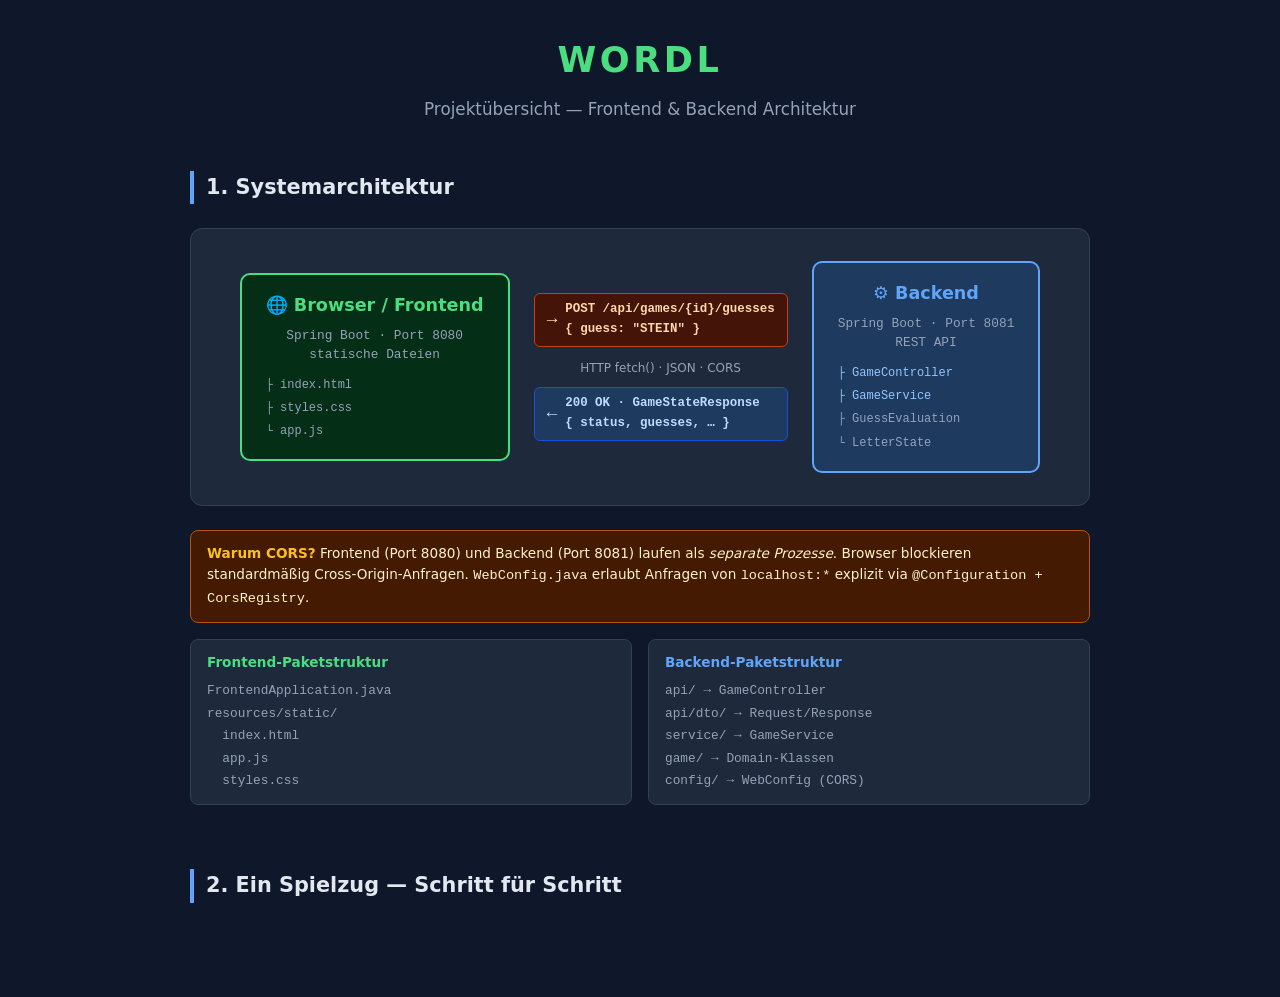
==== wordl/docs/overview.html @ bad62b2f "feat: add architecture diagram section with CORS explanation" ====
<!DOCTYPE html>
<html lang="de">
<head>
  <meta charset="UTF-8">
  <meta name="viewport" content="width=device-width, initial-scale=1.0">
  <title>Wordl — Projektübersicht</title>
  <style>
    *, *::before, *::after { box-sizing: border-box; margin: 0; padding: 0; }

    :root {
      --bg: #0f172a;
      --surface: #1e293b;
      --surface-2: #273548;
      --border: #334155;
      --text: #e2e8f0;
      --text-muted: #94a3b8;
      --green: #4ade80;
      --green-bg: #052e16;
      --green-border: #166534;
      --blue: #60a5fa;
      --blue-bg: #1e3a5f;
      --blue-border: #1d4ed8;
      --orange: #fb923c;
      --orange-bg: #431407;
      --orange-border: #c2410c;
      --yellow: #fbbf24;
      --yellow-bg: #451a03;
      --yellow-border: #b45309;
      --purple: #a78bfa;
      --red: #f87171;
      --correct: #538d4e;
      --present: #b59f3b;
      --absent: #3a3a3c;
      --font-mono: 'Courier New', Courier, monospace;
    }

    body {
      background: var(--bg);
      color: var(--text);
      font-family: system-ui, sans-serif;
      line-height: 1.6;
      padding: 2rem 1rem;
    }

    .page {
      max-width: 900px;
      margin: 0 auto;
    }

    header {
      text-align: center;
      margin-bottom: 3rem;
    }

    header h1 {
      font-size: 2.2rem;
      font-weight: 800;
      letter-spacing: 0.1em;
      color: var(--green);
    }

    header p {
      color: var(--text-muted);
      margin-top: 0.5rem;
      font-size: 1.05rem;
    }

    section {
      margin-bottom: 4rem;
    }

    section > h2 {
      font-size: 1.3rem;
      font-weight: 700;
      color: var(--text);
      border-left: 4px solid var(--blue);
      padding-left: 0.75rem;
      margin-bottom: 1.5rem;
    }

    /* ── Architekturdiagramm ────────────────────────────── */
    .arch-diagram {
      display: flex;
      align-items: center;
      justify-content: center;
      gap: 1.5rem;
      flex-wrap: wrap;
      padding: 2rem;
      background: var(--surface);
      border: 1px solid var(--border);
      border-radius: 12px;
      margin-bottom: 1.5rem;
    }

    .arch-box {
      border-radius: 10px;
      padding: 1rem 1.5rem;
      min-width: 180px;
      text-align: center;
    }

    .arch-box--frontend {
      background: var(--green-bg);
      border: 2px solid var(--green);
    }

    .arch-box--backend {
      background: var(--blue-bg);
      border: 2px solid var(--blue);
    }

    .arch-box__title {
      font-size: 1.1rem;
      font-weight: 700;
      margin-bottom: 0.4rem;
    }

    .arch-box--frontend .arch-box__title { color: var(--green); }
    .arch-box--backend  .arch-box__title { color: var(--blue); }

    .arch-box__detail {
      font-size: 0.8rem;
      color: var(--text-muted);
      font-family: var(--font-mono);
      line-height: 1.5;
    }

    .arch-box__layers {
      margin-top: 0.6rem;
      font-size: 0.75rem;
      font-family: var(--font-mono);
      text-align: left;
      color: var(--text-muted);
    }

    .arch-box__layers span {
      display: block;
      padding: 2px 0;
    }

    .arch-box__layers span::before { content: "├ "; }
    .arch-box__layers span:last-child::before { content: "└ "; }

    .arch-arrows {
      display: flex;
      flex-direction: column;
      gap: 0.5rem;
      align-items: stretch;
      min-width: 220px;
    }

    .arch-arrow {
      display: flex;
      align-items: center;
      gap: 0.5rem;
      border-radius: 6px;
      padding: 0.4rem 0.75rem;
      font-size: 0.78rem;
      font-family: var(--font-mono);
      font-weight: 600;
    }

    .arch-arrow--request {
      background: var(--orange-bg);
      border: 1px solid var(--orange-border);
      color: #fed7aa;
    }

    .arch-arrow--response {
      background: var(--blue-bg);
      border: 1px solid var(--blue-border);
      color: #bfdbfe;
    }

    .arch-arrow__symbol {
      font-size: 1.1rem;
      flex-shrink: 0;
    }

    .arch-label {
      text-align: center;
      font-size: 0.75rem;
      color: var(--text-muted);
      margin-top: 0.25rem;
    }

    .cors-note {
      background: var(--yellow-bg);
      border: 1px solid var(--yellow-border);
      border-radius: 8px;
      padding: 0.75rem 1rem;
      font-size: 0.85rem;
      color: #fef3c7;
    }

    .cors-note strong { color: var(--yellow); }

    .package-grid {
      display: grid;
      grid-template-columns: 1fr 1fr;
      gap: 1rem;
      margin-top: 1rem;
    }

    .package-box {
      background: var(--surface);
      border: 1px solid var(--border);
      border-radius: 8px;
      padding: 0.75rem 1rem;
      font-size: 0.8rem;
      font-family: var(--font-mono);
    }

    .package-box__title {
      font-weight: 700;
      margin-bottom: 0.4rem;
      font-family: system-ui, sans-serif;
      font-size: 0.85rem;
    }

    .package-box--frontend .package-box__title { color: var(--green); }
    .package-box--backend  .package-box__title { color: var(--blue); }

    .package-box span {
      display: block;
      color: var(--text-muted);
      padding: 1px 0;
    }
  </style>
</head>
<body>
  <div class="page">
    <header>
      <h1>WORDL</h1>
      <p>Projektübersicht — Frontend &amp; Backend Architektur</p>
    </header>

    <section id="architecture">
      <h2>1. Systemarchitektur</h2>
      <div class="arch-diagram">
        <div class="arch-box arch-box--frontend">
          <div class="arch-box__title">🌐 Browser / Frontend</div>
          <div class="arch-box__detail">Spring Boot · Port 8080<br>statische Dateien</div>
          <div class="arch-box__layers">
            <span>index.html</span>
            <span>styles.css</span>
            <span>app.js</span>
          </div>
        </div>

        <div class="arch-arrows">
          <div class="arch-arrow arch-arrow--request">
            <span class="arch-arrow__symbol">→</span>
            <span>POST /api/games/{id}/guesses<br>{ guess: "STEIN" }</span>
          </div>
          <div class="arch-label">HTTP fetch() · JSON · CORS</div>
          <div class="arch-arrow arch-arrow--response">
            <span class="arch-arrow__symbol">←</span>
            <span>200 OK · GameStateResponse<br>{ status, guesses, … }</span>
          </div>
        </div>

        <div class="arch-box arch-box--backend">
          <div class="arch-box__title">⚙️ Backend</div>
          <div class="arch-box__detail">Spring Boot · Port 8081<br>REST API</div>
          <div class="arch-box__layers">
            <span style="color:#93c5fd">GameController</span>
            <span style="color:#93c5fd">GameService</span>
            <span>GuessEvaluation</span>
            <span>LetterState</span>
          </div>
        </div>
      </div>

      <div class="cors-note">
        <strong>Warum CORS?</strong> Frontend (Port 8080) und Backend (Port 8081) laufen als
        <em>separate Prozesse</em>. Browser blockieren standardmäßig Cross-Origin-Anfragen.
        <code>WebConfig.java</code> erlaubt Anfragen von <code>localhost:*</code> explizit via
        <code>@Configuration + CorsRegistry</code>.
      </div>

      <div class="package-grid">
        <div class="package-box package-box--frontend">
          <div class="package-box__title">Frontend-Paketstruktur</div>
          <span>FrontendApplication.java</span>
          <span>resources/static/</span>
          <span>&nbsp;&nbsp;index.html</span>
          <span>&nbsp;&nbsp;app.js</span>
          <span>&nbsp;&nbsp;styles.css</span>
        </div>
        <div class="package-box package-box--backend">
          <div class="package-box__title">Backend-Paketstruktur</div>
          <span>api/ → GameController</span>
          <span>api/dto/ → Request/Response</span>
          <span>service/ → GameService</span>
          <span>game/ → Domain-Klassen</span>
          <span>config/ → WebConfig (CORS)</span>
        </div>
      </div>
    </section>

    <section id="flow">
      <h2>2. Ein Spielzug — Schritt für Schritt</h2>
      <!-- Task 3 + 4 -->
    </section>
  </div>
</body>
</html>
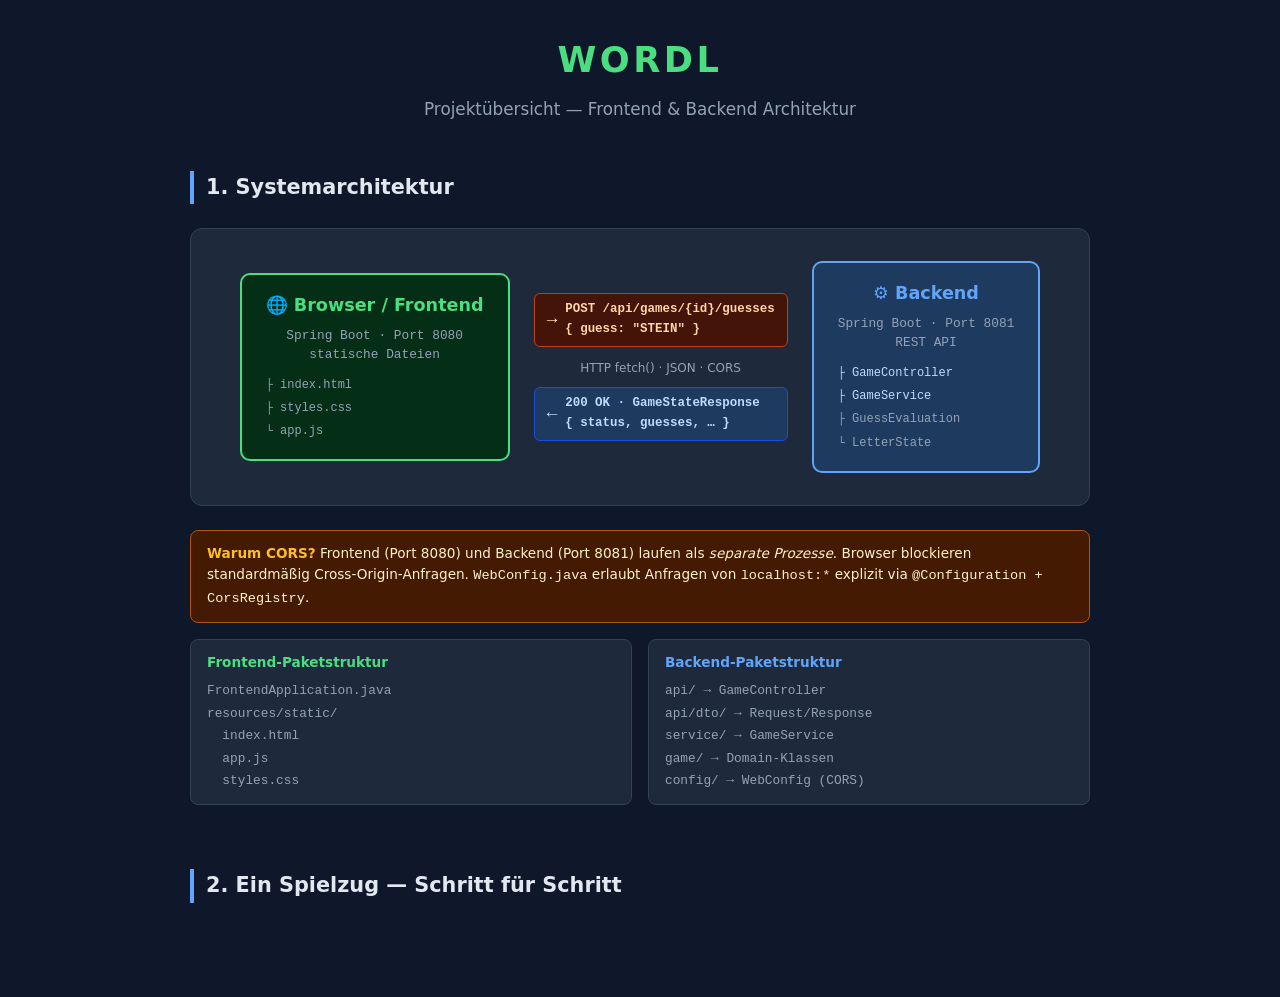
==== commit c0aac94d: "fix: replace inline styles and hardcoded colors with CSS variables" ====
--- a/wordl/docs/overview.html
+++ b/wordl/docs/overview.html
@@ -32,6 +32,9 @@
       --present: #b59f3b;
       --absent: #3a3a3c;
       --font-mono: 'Courier New', Courier, monospace;
+      --orange-text: #fed7aa;
+      --blue-text: #bfdbfe;
+      --yellow-text: #fef3c7;
     }
 
     body {
@@ -163,13 +166,13 @@
     .arch-arrow--request {
       background: var(--orange-bg);
       border: 1px solid var(--orange-border);
-      color: #fed7aa;
+      color: var(--orange-text);
     }
 
     .arch-arrow--response {
       background: var(--blue-bg);
       border: 1px solid var(--blue-border);
-      color: #bfdbfe;
+      color: var(--blue-text);
     }
 
     .arch-arrow__symbol {
@@ -190,7 +193,7 @@
       border-radius: 8px;
       padding: 0.75rem 1rem;
       font-size: 0.85rem;
-      color: #fef3c7;
+      color: var(--yellow-text);
     }
 
     .cors-note strong { color: var(--yellow); }
@@ -226,6 +229,8 @@
       color: var(--text-muted);
       padding: 1px 0;
     }
+
+    .arch-layer--highlight { color: var(--blue-text); }
   </style>
 </head>
 <body>
@@ -264,8 +269,8 @@
           <div class="arch-box__title">⚙️ Backend</div>
           <div class="arch-box__detail">Spring Boot · Port 8081<br>REST API</div>
           <div class="arch-box__layers">
-            <span style="color:#93c5fd">GameController</span>
-            <span style="color:#93c5fd">GameService</span>
+            <span class="arch-layer--highlight">GameController</span>
+            <span class="arch-layer--highlight">GameService</span>
             <span>GuessEvaluation</span>
             <span>LetterState</span>
           </div>
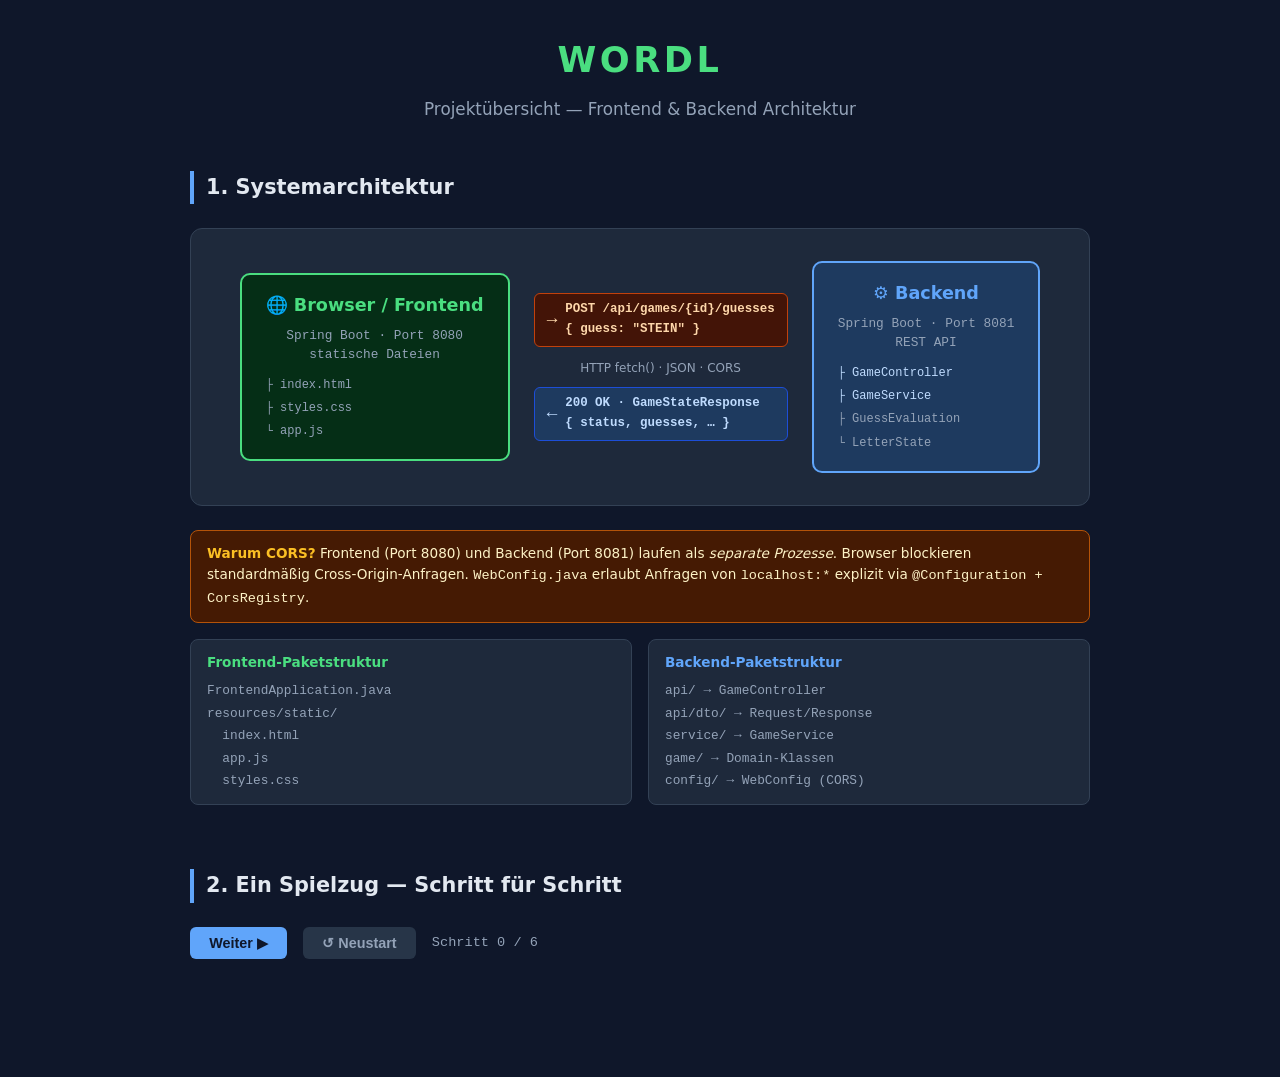
==== commit 13aaf297: "feat: add request flow steps HTML and CSS" ====
--- a/wordl/docs/overview.html
+++ b/wordl/docs/overview.html
@@ -231,6 +231,115 @@
     }
 
     .arch-layer--highlight { color: var(--blue-text); }
+
+    /* ── Request Flow ──────────────────────────────────── */
+    .flow-controls {
+      display: flex;
+      align-items: center;
+      gap: 1rem;
+      margin-bottom: 1.5rem;
+    }
+
+    .flow-btn {
+      background: var(--blue);
+      color: #0f172a;
+      border: none;
+      border-radius: 6px;
+      padding: 0.5rem 1.2rem;
+      font-size: 0.9rem;
+      font-weight: 700;
+      cursor: pointer;
+      transition: opacity 0.15s;
+    }
+
+    .flow-btn:disabled { opacity: 0.35; cursor: not-allowed; }
+    .flow-btn--reset { background: var(--surface-2); color: var(--text-muted); }
+
+    .flow-counter {
+      font-size: 0.85rem;
+      color: var(--text-muted);
+      font-family: var(--font-mono);
+    }
+
+    .flow-steps {
+      display: flex;
+      flex-direction: column;
+      gap: 1rem;
+    }
+
+    .flow-step {
+      display: none;
+      background: var(--surface);
+      border: 1px solid var(--border);
+      border-radius: 10px;
+      overflow: hidden;
+      animation: fadeSlide 0.3s ease;
+    }
+
+    .flow-step.visible { display: block; }
+
+    @keyframes fadeSlide {
+      from { opacity: 0; transform: translateY(8px); }
+      to   { opacity: 1; transform: translateY(0); }
+    }
+
+    .flow-step__header {
+      display: flex;
+      align-items: center;
+      gap: 0.75rem;
+      padding: 0.65rem 1rem;
+      background: var(--surface-2);
+      border-bottom: 1px solid var(--border);
+    }
+
+    .flow-step__num {
+      width: 1.6rem;
+      height: 1.6rem;
+      border-radius: 50%;
+      display: flex;
+      align-items: center;
+      justify-content: center;
+      font-size: 0.75rem;
+      font-weight: 800;
+      flex-shrink: 0;
+    }
+
+    .flow-step__title {
+      font-weight: 600;
+      font-size: 0.95rem;
+    }
+
+    .flow-step__desc {
+      padding: 0.75rem 1rem;
+      font-size: 0.85rem;
+      color: var(--text-muted);
+      border-bottom: 1px solid var(--border);
+    }
+
+    .flow-step__code {
+      padding: 0.75rem 1rem;
+      font-family: var(--font-mono);
+      font-size: 0.8rem;
+      line-height: 1.7;
+      overflow-x: auto;
+      white-space: pre;
+    }
+
+    /* Farben pro Schritt */
+    .flow-step:nth-child(1) .flow-step__num { background: #4ade8033; color: var(--green); }
+    .flow-step:nth-child(2) .flow-step__num { background: #fbbf2433; color: var(--yellow); }
+    .flow-step:nth-child(3) .flow-step__num { background: #fb923c33; color: var(--orange); }
+    .flow-step:nth-child(4) .flow-step__num { background: #60a5fa33; color: var(--blue); }
+    .flow-step:nth-child(5) .flow-step__num { background: #a78bfa33; color: var(--purple); }
+    .flow-step:nth-child(6) .flow-step__num { background: #4ade8033; color: var(--green); }
+
+    /* Syntax-Highlight-Hilfsklassen */
+    .kw  { color: #c084fc; }   /* keyword */
+    .fn  { color: #60a5fa; }   /* function/method */
+    .str { color: #4ade80; }   /* string */
+    .num { color: #fb923c; }   /* number/type */
+    .cm  { color: #64748b; }   /* comment */
+    .ann { color: #fbbf24; }   /* annotation */
   </style>
 </head>
 <body>
@@ -306,7 +415,208 @@
 
     <section id="flow">
       <h2>2. Ein Spielzug — Schritt für Schritt</h2>
-      <!-- Task 3 + 4 -->
+      <div class="flow-controls">
+        <button class="flow-btn" id="btnNext" onclick="flowNext()">Weiter ▶</button>
+        <button class="flow-btn flow-btn--reset" id="btnReset" onclick="flowReset()">↺ Neustart</button>
+        <span class="flow-counter" id="flowCounter">Schritt 0 / 6</span>
+      </div>
+
+      <div class="flow-steps" id="flowSteps">
+
+        <!-- Schritt 1 -->
+        <div class="flow-step" data-step="1">
+          <div class="flow-step__header">
+            <div class="flow-step__num">1</div>
+            <div class="flow-step__title">Spieler drückt ENTER</div>
+          </div>
+          <div class="flow-step__desc">
+            Der Tastendruck landet im globalen <code>keydown</code>-Listener in <code>app.js</code>.
+            Er ruft <code>handleInput("Enter")</code> auf, was wiederum <code>submitGuess()</code> auslöst.
+          </div>
+          <div class="flow-step__code"><span class="cm">// app.js — globaler Tastatur-Listener</span>
+<span class="kw">document</span>.addEventListener(<span class="str">"keydown"</span>, (event) => {
+  <span class="kw">if</span> (event.metaKey || event.ctrlKey || event.altKey) <span class="kw">return</span>;
+  <span class="kw">if</span> (document.activeElement === elements.guessInput) {
+    <span class="kw">if</span> (event.key === <span class="str">"Enter"</span>) {
+      event.preventDefault();
+      <span class="fn">submitGuess</span>();   <span class="cm">// ← hier geht's weiter</span>
+    }
+    <span class="kw">return</span>;
+  }
+  <span class="fn">handleInput</span>(event.key);
+});</div>
+        </div>
+
+        <!-- Schritt 2 -->
+        <div class="flow-step" data-step="2">
+          <div class="flow-step__header">
+            <div class="flow-step__num">2</div>
+            <div class="flow-step__title">fetch() sendet HTTP POST</div>
+          </div>
+          <div class="flow-step__desc">
+            <code>submitGuess()</code> baut einen JSON-Body und sendet ihn per
+            <code>fetch()</code> an das Backend. Die Funktion ist <code>async</code> —
+            der Browser wartet auf die Antwort ohne die Seite zu blockieren.
+          </div>
+          <div class="flow-step__code"><span class="cm">// app.js — submitGuess()</span>
+<span class="kw">async function</span> <span class="fn">submitGuess</span>() {
+  <span class="fn">setBusy</span>(<span class="kw">true</span>);
+  <span class="kw">try</span> {
+    state.game = <span class="kw">await</span> <span class="fn">requestJson</span>(
+      <span class="str">`/games/<span class="num">${state.game.gameId}</span>/guesses`</span>,
+      { method: <span class="str">"POST"</span>, body: <span class="num">JSON</span>.stringify({ guess: state.currentGuess }) }
+    );
+    <span class="cm">// → POST http://localhost:8081/api/games/{uuid}/guesses</span>
+    <span class="cm">// → Body: { "guess": "STEIN" }</span>
+  } <span class="kw">finally</span> {
+    <span class="fn">setBusy</span>(<span class="kw">false</span>);
+    <span class="fn">render</span>();
+  }
+}</div>
+        </div>
+
+        <!-- Schritt 3 -->
+        <div class="flow-step" data-step="3">
+          <div class="flow-step__header">
+            <div class="flow-step__num">3</div>
+            <div class="flow-step__title">GameController empfängt den Request</div>
+          </div>
+          <div class="flow-step__desc">
+            Spring Boot deserialisiert den JSON-Body automatisch in ein <code>GuessRequest</code>-Record.
+            <code>@PathVariable</code> liest die UUID aus der URL. Der Controller delegiert sofort an den Service.
+          </div>
+          <div class="flow-step__code"><span class="cm">// GameController.java</span>
+<span class="ann">@PostMapping</span>(<span class="str">"/{gameId}/guesses"</span>)
+<span class="kw">public</span> <span class="num">GameStateResponse</span> <span class="fn">submitGuess</span>(
+        <span class="ann">@PathVariable</span> <span class="num">UUID</span> gameId,
+        <span class="ann">@RequestBody</span> <span class="num">GuessRequest</span> request) {
+    <span class="cm">// GuessRequest = record { String guess; }</span>
+    <span class="kw">return</span> gameService.<span class="fn">submitGuess</span>(gameId, request);
+}</div>
+        </div>
+
+        <!-- Schritt 4 -->
+        <div class="flow-step" data-step="4">
+          <div class="flow-step__header">
+            <div class="flow-step__num">4</div>
+            <div class="flow-step__title">GameService bewertet den Rateversuch</div>
+          </div>
+          <div class="flow-step__desc">
+            <code>evaluateGuess()</code> vergleicht Buchstaben in zwei Durchläufen:
+            zuerst alle exakten Treffer (<code>CORRECT</code>), dann die Buchstaben
+            im falschen Feld (<code>PRESENT</code>), der Rest bleibt <code>ABSENT</code>.
+          </div>
+          <div class="flow-step__code"><span class="cm">// GameService.java — evaluateGuess()</span>
+<span class="num">GuessEvaluation</span> <span class="fn">evaluateGuess</span>(<span class="num">String</span> guess, <span class="num">String</span> solution) {
+  <span class="cm">// 1. Alle Buchstaben zunächst ABSENT</span>
+  List&lt;<span class="num">LetterEvaluation</span>&gt; letters = <span class="kw">new</span> <span class="fn">ArrayList</span>&lt;&gt;(guess.length());
+  <span class="kw">for</span> (<span class="kw">int</span> i = 0; i &lt; guess.length(); i++)
+    letters.<span class="fn">add</span>(<span class="kw">new</span> <span class="num">LetterEvaluation</span>(guess.charAt(i), <span class="num">LetterState</span>.ABSENT));
+
+  <span class="cm">// 2. Erster Durchlauf: CORRECT markieren</span>
+  Map&lt;<span class="num">Character</span>, <span class="num">Integer</span>&gt; remaining = <span class="kw">new</span> <span class="fn">HashMap</span>&lt;&gt;();
+  <span class="kw">for</span> (<span class="kw">int</span> i = 0; i &lt; solution.length(); i++) {
+    <span class="kw">if</span> (solution.<span class="fn">charAt</span>(i) == guess.<span class="fn">charAt</span>(i))
+      letters.<span class="fn">set</span>(i, <span class="kw">new</span> <span class="num">LetterEvaluation</span>(guess.<span class="fn">charAt</span>(i), <span class="num">LetterState</span>.CORRECT));
+    <span class="kw">else</span>
+      remaining.<span class="fn">merge</span>(solution.<span class="fn">charAt</span>(i), 1, Integer::<span class="fn">sum</span>);
+  }
+  <span class="cm">// 3. Zweiter Durchlauf: PRESENT (Buchstabe falsch platziert)</span>
+  <span class="kw">for</span> (<span class="kw">int</span> i = 0; i &lt; guess.length(); i++) {
+    <span class="kw">if</span> (letters.<span class="fn">get</span>(i).state() == <span class="num">LetterState</span>.CORRECT) <span class="kw">continue</span>;
+    <span class="kw">int</span> rem = remaining.<span class="fn">getOrDefault</span>(guess.<span class="fn">charAt</span>(i), 0);
+    <span class="kw">if</span> (rem &gt; 0) {
+      letters.<span class="fn">set</span>(i, <span class="kw">new</span> <span class="num">LetterEvaluation</span>(guess.<span class="fn">charAt</span>(i), <span class="num">LetterState</span>.PRESENT));
+      remaining.<span class="fn">put</span>(guess.<span class="fn">charAt</span>(i), rem - 1);
+    }
+  }
+  <span class="kw">return new</span> <span class="num">GuessEvaluation</span>(guess, List.<span class="fn">copyOf</span>(letters));
+}</div>
+        </div>
+
+        <!-- Schritt 5 -->
+        <div class="flow-step" data-step="5">
+          <div class="flow-step__header">
+            <div class="flow-step__num">5</div>
+            <div class="flow-step__title">GameStateResponse wird als JSON zurückgesendet</div>
+          </div>
+          <div class="flow-step__desc">
+            Spring Boot serialisiert das Java-Record automatisch zu JSON.
+            <code>solution</code> ist nur enthalten, wenn das Spiel bereits beendet ist —
+            sonst <code>null</code>, damit das Lösungswort verborgen bleibt.
+          </div>
+          <div class="flow-step__code"><span class="cm">// GameStateResponse.java — Record (automatisch JSON-serialisierbar)</span>
+<span class="kw">public record</span> <span class="num">GameStateResponse</span>(
+    <span class="num">UUID</span>                  gameId,
+    <span class="kw">int</span>                   wordLength,
+    <span class="kw">int</span>                   maxAttempts,
+    <span class="kw">int</span>                   attemptCount,
+    <span class="num">GameStatus</span>            status,      <span class="cm">// IN_PROGRESS | WON | LOST</span>
+    List&lt;<span class="num">GuessEvaluation</span>&gt; guesses,
+    <span class="num">String</span>                message,
+    <span class="num">String</span>                solution     <span class="cm">// null solange IN_PROGRESS</span>
+) {}
+
+<span class="cm">// Beispiel-JSON-Antwort:</span>
+<span class="cm">// {</span>
+<span class="cm">//   "gameId": "a1b2-...",</span>
+<span class="cm">//   "status": "IN_PROGRESS",</span>
+<span class="cm">//   "attemptCount": 1,</span>
+<span class="cm">//   "guesses": [{ "word": "STEIN",</span>
+<span class="cm">//     "letters": [</span>
+<span class="cm">//       {"letter":"S","state":"ABSENT"},</span>
+<span class="cm">//       {"letter":"T","state":"CORRECT"},</span>
+<span class="cm">//       {"letter":"E","state":"PRESENT"},</span>
+<span class="cm">//       {"letter":"I","state":"ABSENT"},</span>
+<span class="cm">//       {"letter":"N","state":"ABSENT"}</span>
+<span class="cm">//     ]}],</span>
+<span class="cm">//   "solution": null</span>
+<span class="cm">// }</span></div>
+        </div>
+
+        <!-- Schritt 6 -->
+        <div class="flow-step" data-step="6">
+          <div class="flow-step__header">
+            <div class="flow-step__num">6</div>
+            <div class="flow-step__title">renderBoard() malt die farbigen Kacheln</div>
+          </div>
+          <div class="flow-step__desc">
+            Der Browser empfängt die JSON-Antwort. <code>state.game</code> wird aktualisiert,
+            dann ruft <code>render()</code> alle Darstellungsfunktionen auf.
+            <code>renderBoard()</code> erstellt DOM-Elemente für jede Kachel mit CSS-Klassen
+            <code>tile--correct</code>, <code>tile--present</code> oder <code>tile--absent</code>.
+          </div>
+          <div class="flow-step__code"><span class="cm">// app.js — renderBoard() (vereinfacht)</span>
+<span class="kw">function</span> <span class="fn">renderBoard</span>() {
+  elements.board.innerHTML = <span class="str">""</span>;
+  <span class="kw">for</span> (<span class="kw">let</span> row = 0; row &lt; MAX_ATTEMPTS; row++) {
+    <span class="kw">const</span> pastGuess = state.game?.guesses?.[row];
+    <span class="kw">for</span> (<span class="kw">let</span> col = 0; col &lt; wordLength; col++) {
+      <span class="kw">if</span> (pastGuess) {
+        <span class="kw">const</span> ev = pastGuess.letters[col];
+        <span class="cm">// ev.state = "CORRECT" | "PRESENT" | "ABSENT"</span>
+        row.<span class="fn">append</span>(<span class="fn">createTile</span>(ev.letter, ev.state, <span class="cm">/*revealed=*/</span><span class="kw">true</span>));
+      }
+    }
+  }
+}
+
+<span class="cm">// createTile setzt die CSS-Klassen:</span>
+<span class="cm">// tile--correct  → grün  (richtiger Buchstabe, richtige Position)</span>
+<span class="cm">// tile--present  → gelb  (Buchstabe im Wort, falsche Position)</span>
+<span class="cm">// tile--absent   → grau  (Buchstabe nicht im Wort)</span>
+
+<span class="cm">// Visuelles Ergebnis für "STEIN" (Lösung: "TINTE"):</span>
+<span class="kw">const</span> demo = [
+  { letter: <span class="str">"S"</span>, bg: <span class="str">"#3a3a3c"</span> }, <span class="cm">// ABSENT</span>
+  { letter: <span class="str">"T"</span>, bg: <span class="str">"#538d4e"</span> }, <span class="cm">// CORRECT ✓</span>
+  { letter: <span class="str">"E"</span>, bg: <span class="str">"#b59f3b"</span> }, <span class="cm">// PRESENT ~</span>
+  { letter: <span class="str">"I"</span>, bg: <span class="str">"#b59f3b"</span> }, <span class="cm">// PRESENT ~</span>
+  { letter: <span class="str">"N"</span>, bg: <span class="str">"#538d4e"</span> }, <span class="cm">// CORRECT ✓</span>
+];</div>
+        </div>
+
+      </div><!-- /.flow-steps -->
     </section>
   </div>
 </body>
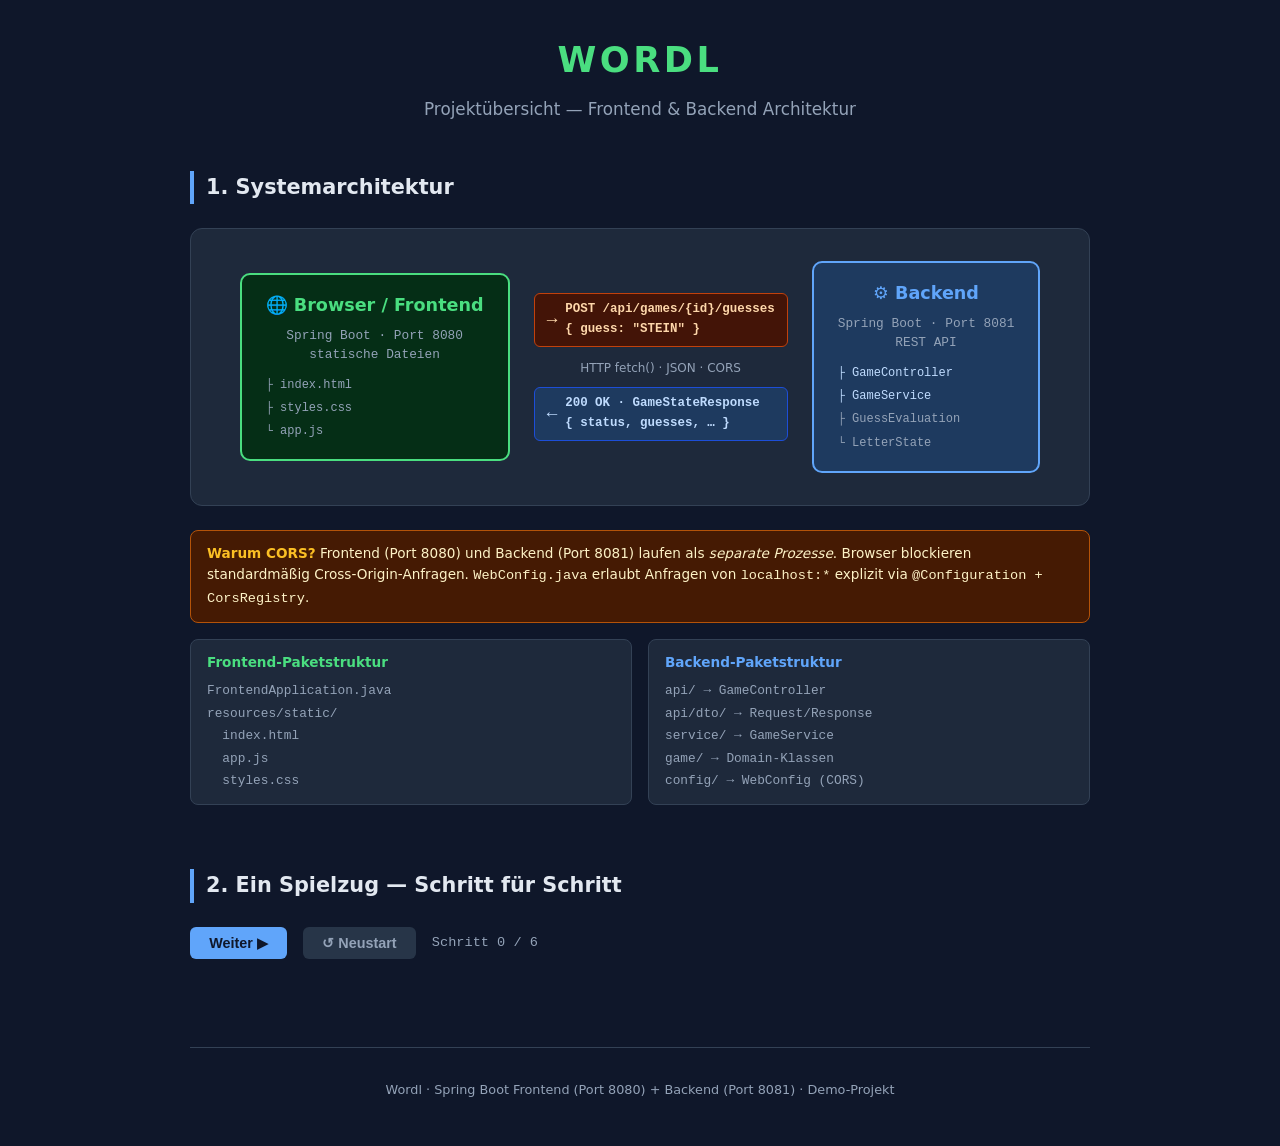
==== commit 99039e79: "feat: finalize overview page with footer" ====
--- a/wordl/docs/overview.html
+++ b/wordl/docs/overview.html
@@ -618,6 +618,37 @@
 
       </div><!-- /.flow-steps -->
     </section>
+
+    <footer style="text-align:center;color:var(--text-muted);font-size:0.8rem;padding:2rem 0 1rem;border-top:1px solid var(--border);margin-top:2rem">
+      Wordl · Spring Boot Frontend (Port 8080) + Backend (Port 8081) · Demo-Projekt
+    </footer>
   </div>
+
+  <script>
+    let currentStep = 0;
+    const TOTAL_STEPS = 6;
+
+    function flowNext() {
+      if (currentStep >= TOTAL_STEPS) return;
+      currentStep++;
+      document.querySelector(`[data-step="${currentStep}"]`).classList.add('visible');
+      updateControls();
+    }
+
+    function flowReset() {
+      currentStep = 0;
+      document.querySelectorAll('.flow-step').forEach(el => el.classList.remove('visible'));
+      updateControls();
+      document.getElementById('flowSteps').scrollIntoView({ behavior: 'smooth', block: 'start' });
+    }
+
+    function updateControls() {
+      document.getElementById('btnNext').disabled = currentStep >= TOTAL_STEPS;
+      document.getElementById('flowCounter').textContent =
+        `Schritt ${currentStep} / ${TOTAL_STEPS}`;
+    }
+
+    updateControls();
+  </script>
 </body>
 </html>
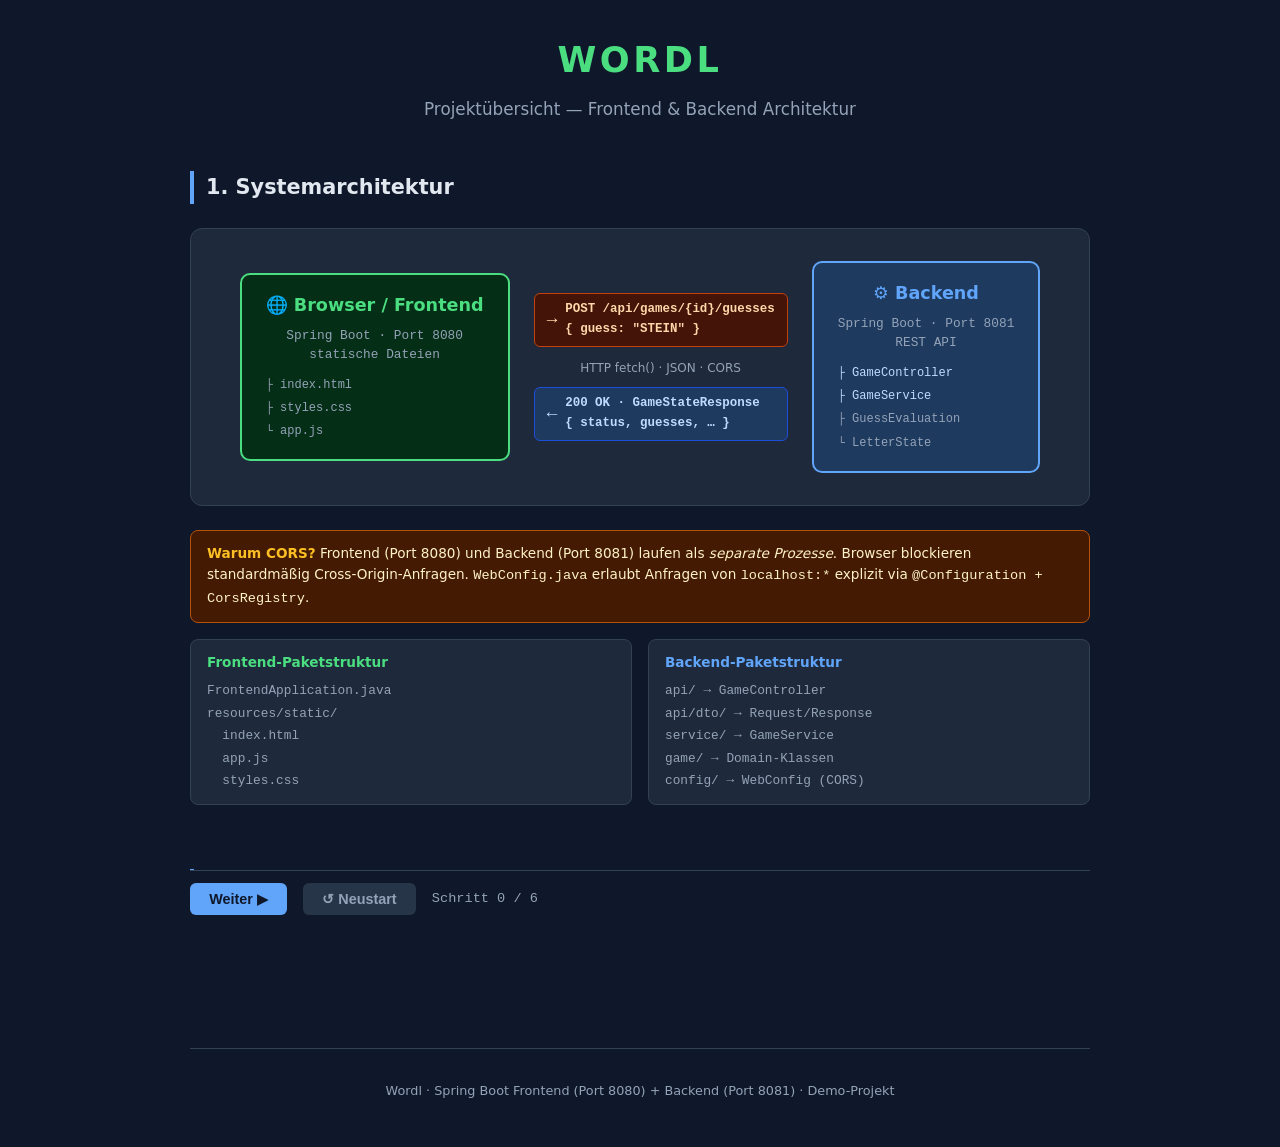
==== commit 8fa0cf91: "feat: make flow controls sticky at bottom of viewport" ====
--- a/wordl/docs/overview.html
+++ b/wordl/docs/overview.html
@@ -237,7 +237,12 @@
       display: flex;
       align-items: center;
       gap: 1rem;
-      margin-bottom: 1.5rem;
+      position: sticky;
+      bottom: 0;
+      background: var(--bg);
+      padding: 0.75rem 0;
+      border-top: 1px solid var(--border);
+      z-index: 10;
     }
 
     .flow-btn {
@@ -340,6 +345,15 @@
     .num { color: #fb923c; }   /* number/type */
     .cm  { color: #64748b; }   /* comment */
     .ann { color: #fbbf24; }   /* annotation */
+
+    footer {
+      text-align: center;
+      color: var(--text-muted);
+      font-size: 0.8rem;
+      padding: 2rem 0 1rem;
+      border-top: 1px solid var(--border);
+      margin-top: 2rem;
+    }
   </style>
 </head>
 <body>
@@ -511,13 +525,13 @@
   <span class="cm">// 1. Alle Buchstaben zunächst ABSENT</span>
   List&lt;<span class="num">LetterEvaluation</span>&gt; letters = <span class="kw">new</span> <span class="fn">ArrayList</span>&lt;&gt;(guess.length());
   <span class="kw">for</span> (<span class="kw">int</span> i = 0; i &lt; guess.length(); i++)
-    letters.<span class="fn">add</span>(<span class="kw">new</span> <span class="num">LetterEvaluation</span>(guess.charAt(i), <span class="num">LetterState</span>.ABSENT));
+    letters.<span class="fn">add</span>(<span class="kw">new</span> <span class="num">LetterEvaluation</span>(<span class="num">String</span>.valueOf(guess.<span class="fn">charAt</span>(i)), <span class="num">LetterState</span>.ABSENT));
 
   <span class="cm">// 2. Erster Durchlauf: CORRECT markieren</span>
   Map&lt;<span class="num">Character</span>, <span class="num">Integer</span>&gt; remaining = <span class="kw">new</span> <span class="fn">HashMap</span>&lt;&gt;();
   <span class="kw">for</span> (<span class="kw">int</span> i = 0; i &lt; solution.length(); i++) {
     <span class="kw">if</span> (solution.<span class="fn">charAt</span>(i) == guess.<span class="fn">charAt</span>(i))
-      letters.<span class="fn">set</span>(i, <span class="kw">new</span> <span class="num">LetterEvaluation</span>(guess.<span class="fn">charAt</span>(i), <span class="num">LetterState</span>.CORRECT));
+      letters.<span class="fn">set</span>(i, <span class="kw">new</span> <span class="num">LetterEvaluation</span>(<span class="num">String</span>.valueOf(guess.<span class="fn">charAt</span>(i)), <span class="num">LetterState</span>.CORRECT));
     <span class="kw">else</span>
       remaining.<span class="fn">merge</span>(solution.<span class="fn">charAt</span>(i), 1, Integer::<span class="fn">sum</span>);
   }
@@ -526,7 +540,7 @@
     <span class="kw">if</span> (letters.<span class="fn">get</span>(i).state() == <span class="num">LetterState</span>.CORRECT) <span class="kw">continue</span>;
     <span class="kw">int</span> rem = remaining.<span class="fn">getOrDefault</span>(guess.<span class="fn">charAt</span>(i), 0);
     <span class="kw">if</span> (rem &gt; 0) {
-      letters.<span class="fn">set</span>(i, <span class="kw">new</span> <span class="num">LetterEvaluation</span>(guess.<span class="fn">charAt</span>(i), <span class="num">LetterState</span>.PRESENT));
+      letters.<span class="fn">set</span>(i, <span class="kw">new</span> <span class="num">LetterEvaluation</span>(<span class="num">String</span>.valueOf(guess.<span class="fn">charAt</span>(i)), <span class="num">LetterState</span>.PRESENT));
       remaining.<span class="fn">put</span>(guess.<span class="fn">charAt</span>(i), rem - 1);
     }
   }
@@ -609,17 +623,17 @@
 <span class="cm">// Visuelles Ergebnis für "STEIN" (Lösung: "TINTE"):</span>
 <span class="kw">const</span> demo = [
   { letter: <span class="str">"S"</span>, bg: <span class="str">"#3a3a3c"</span> }, <span class="cm">// ABSENT</span>
-  { letter: <span class="str">"T"</span>, bg: <span class="str">"#538d4e"</span> }, <span class="cm">// CORRECT ✓</span>
+  { letter: <span class="str">"T"</span>, bg: <span class="str">"#b59f3b"</span> }, <span class="cm">// PRESENT ~</span>
   { letter: <span class="str">"E"</span>, bg: <span class="str">"#b59f3b"</span> }, <span class="cm">// PRESENT ~</span>
   { letter: <span class="str">"I"</span>, bg: <span class="str">"#b59f3b"</span> }, <span class="cm">// PRESENT ~</span>
-  { letter: <span class="str">"N"</span>, bg: <span class="str">"#538d4e"</span> }, <span class="cm">// CORRECT ✓</span>
+  { letter: <span class="str">"N"</span>, bg: <span class="str">"#b59f3b"</span> }, <span class="cm">// PRESENT ~</span>
 ];</div>
         </div>
 
       </div><!-- /.flow-steps -->
     </section>
 
-    <footer style="text-align:center;color:var(--text-muted);font-size:0.8rem;padding:2rem 0 1rem;border-top:1px solid var(--border);margin-top:2rem">
+    <footer>
       Wordl · Spring Boot Frontend (Port 8080) + Backend (Port 8081) · Demo-Projekt
     </footer>
   </div>
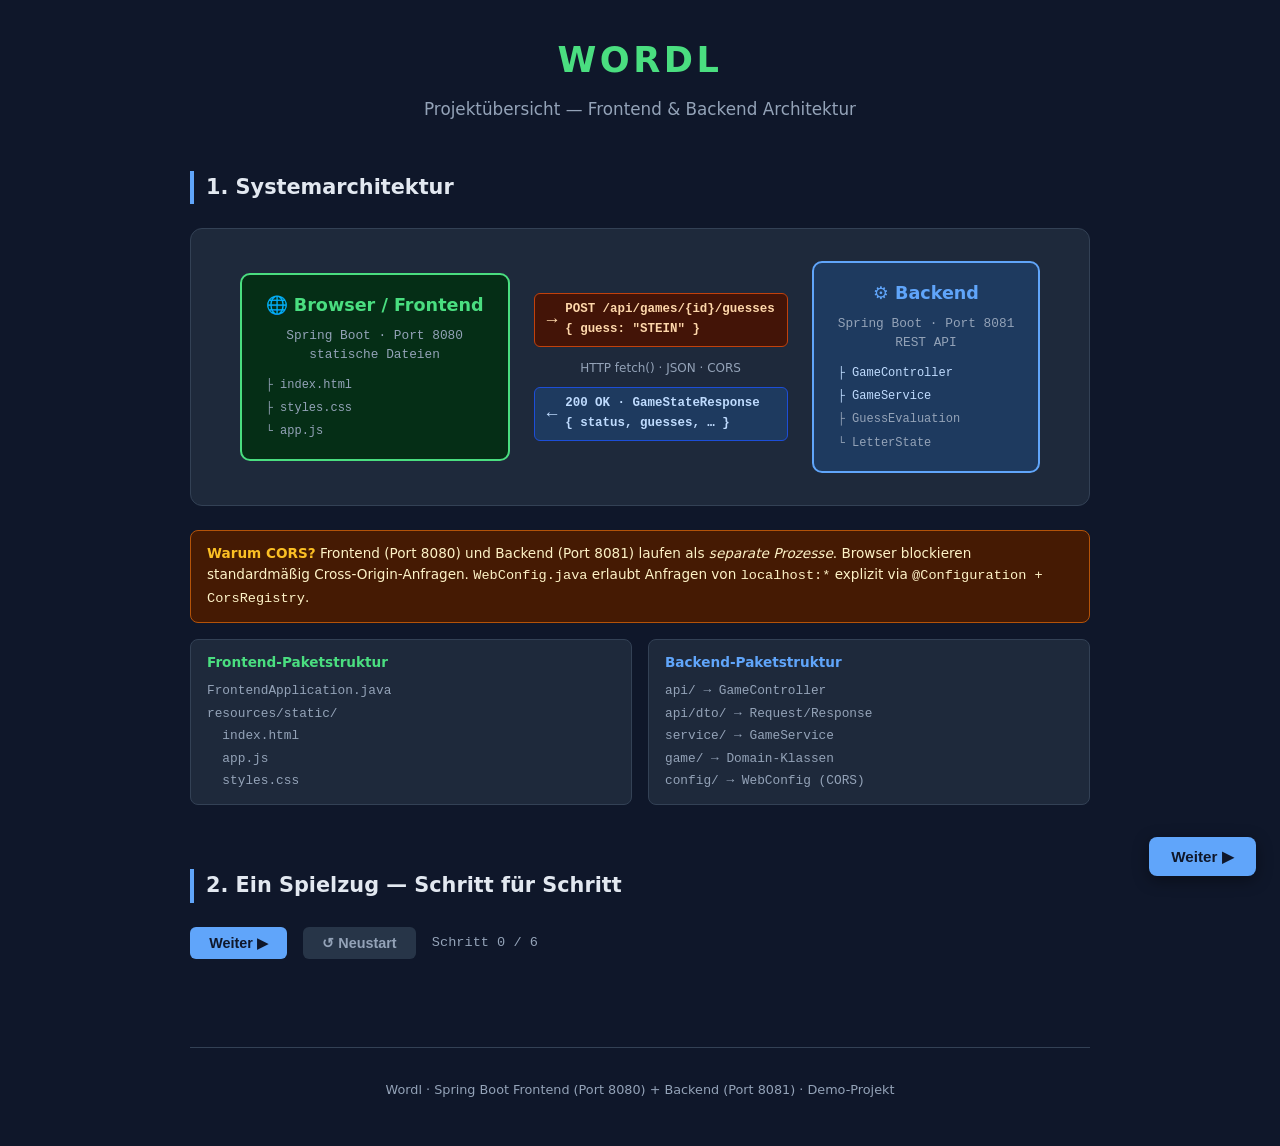
==== commit ba9ebab1: "feat: add fixed sticky weiter button at bottom-right" ====
--- a/wordl/docs/overview.html
+++ b/wordl/docs/overview.html
@@ -237,13 +237,27 @@
       display: flex;
       align-items: center;
       gap: 1rem;
-      position: sticky;
-      bottom: 0;
-      background: var(--bg);
-      padding: 0.75rem 0;
-      border-top: 1px solid var(--border);
-      z-index: 10;
-    }
+      margin-bottom: 1.5rem;
+    }
+
+    .flow-btn-fixed {
+      position: fixed;
+      bottom: 1.5rem;
+      right: 1.5rem;
+      background: var(--blue);
+      color: #0f172a;
+      border: none;
+      border-radius: 8px;
+      padding: 0.65rem 1.4rem;
+      font-size: 0.95rem;
+      font-weight: 700;
+      cursor: pointer;
+      box-shadow: 0 4px 16px rgba(0,0,0,0.4);
+      z-index: 100;
+      transition: opacity 0.15s;
+    }
+
+    .flow-btn-fixed:disabled { opacity: 0.25; cursor: not-allowed; }
 
     .flow-btn {
       background: var(--blue);
@@ -638,6 +652,8 @@
     </footer>
   </div>
 
+  <button class="flow-btn-fixed" id="btnNextFixed" onclick="flowNext()">Weiter ▶</button>
+
   <script>
     let currentStep = 0;
     const TOTAL_STEPS = 6;
@@ -657,7 +673,9 @@
     }
 
     function updateControls() {
-      document.getElementById('btnNext').disabled = currentStep >= TOTAL_STEPS;
+      const done = currentStep >= TOTAL_STEPS;
+      document.getElementById('btnNext').disabled = done;
+      document.getElementById('btnNextFixed').disabled = done;
       document.getElementById('flowCounter').textContent =
         `Schritt ${currentStep} / ${TOTAL_STEPS}`;
     }
